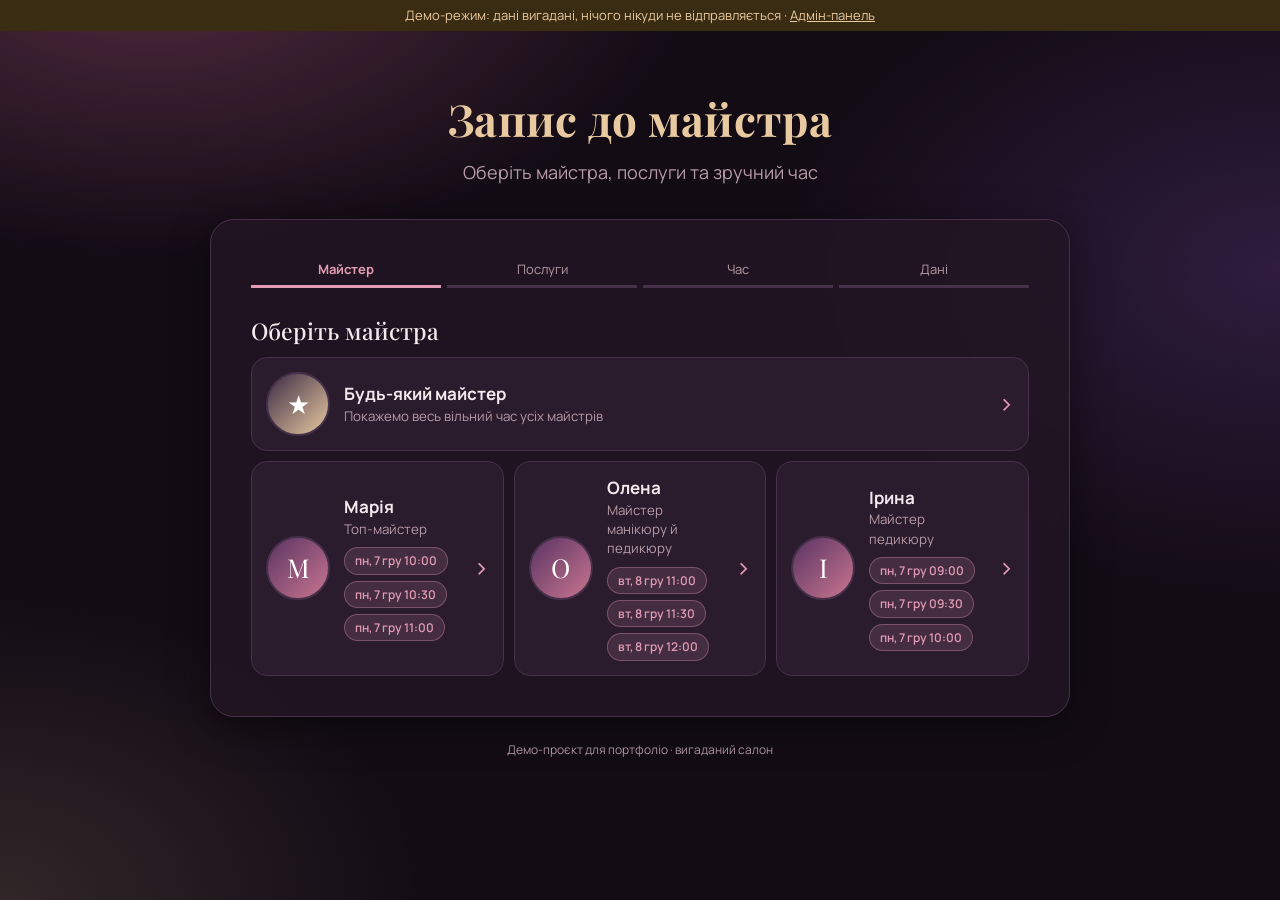
==== docs/index.html @ 50387f11 "Версія 2: запис до майстра з адмін-панеллю (демо-режим) Co-Authored-By: Claude Sonnet 5.5 <noreply@a" ====
<!DOCTYPE html>
<html lang="uk">
<head>
  <meta charset="UTF-8">
  <meta name="viewport" content="width=device-width, initial-scale=1, viewport-fit=cover">
  <meta name="theme-color" content="#130c15">
  <meta name="color-scheme" content="dark">
  <title>Запис до майстра</title>
  <link rel="preconnect" href="https://fonts.googleapis.com">
  <link rel="preconnect" href="https://fonts.gstatic.com" crossorigin>
  <link href="https://fonts.googleapis.com/css2?family=Manrope:wght@400;600;700&family=Playfair+Display:wght@500;700&display=swap" rel="stylesheet">
  <link rel="stylesheet" href="style.css">
</head>
<body>
  <div id="demo-banner" class="demo" hidden>Демо-режим: дані вигадані, нічого нікуди не відправляється · <a href="admin.html">Адмін-панель</a></div>

  <header class="hero">
    <h1 id="title">Запис до майстра</h1>
    <p id="subtitle">Оберіть майстра, послуги та зручний час</p>
  </header>

  <main class="card">
    <ol class="steps" id="steps" hidden>
      <li data-s="1">Майстер</li><li data-s="2">Послуги</li><li data-s="3">Час</li><li data-s="4">Дані</li>
    </ol>

    <div id="loading" class="state">Завантаження…</div>
    <div id="error" class="state err" hidden></div>

    <!-- Крок 1: майстер -->
    <section id="step1" hidden>
      <h2>Оберіть майстра</h2>
      <div id="masters" class="masters"></div>
    </section>

    <!-- Крок 2: послуги -->
    <section id="step2" hidden>
      <button class="back" data-back="1"><span>←</span> Назад</button>
      <div id="who" class="who"></div>
      <h2>Оберіть послуги <small>можна кілька</small></h2>
      <input id="q" type="search" placeholder="Пошук послуги…" autocomplete="off" aria-label="Пошук послуги">
      <div id="services"></div>
      <div id="noServices" class="state" hidden>Нічого не знайдено</div>
      <div id="warn" class="warn" hidden></div>
      <div class="bar">
        <div id="total" class="total"></div>
        <button id="to3" class="primary" disabled>Далі</button>
      </div>
    </section>

    <!-- Крок 3: дата і час -->
    <section id="step3" hidden>
      <button class="back" data-back="2"><span>←</span> Назад</button>
      <div id="summary3" class="note"></div>
      <h2>Оберіть день</h2>
      <div id="days" class="chips scroll"></div>
      <h2>Вільний час</h2>
      <div id="times" class="times"></div>
      <div id="nodays" class="state" hidden></div>
      <button id="to4" class="primary" disabled>Далі</button>
    </section>

    <!-- Крок 4: дані -->
    <section id="step4" hidden>
      <button class="back" data-back="3"><span>←</span> Назад</button>
      <div id="summary4" class="note"></div>
      <form id="form" novalidate>
        <label>Ім’я<input id="f-name" autocomplete="name" maxlength="60"><span class="fe" id="e-name"></span></label>
        <label>Телефон<input id="f-phone" type="tel" autocomplete="tel" placeholder="+380 50 123 45 67" maxlength="20"><span class="fe" id="e-phone"></span></label>
        <label>Пошта <small>(необов’язково, надішлемо підтвердження)</small><input id="f-email" type="email" autocomplete="email" maxlength="120"><span class="fe" id="e-email"></span></label>
        <label>Побажання <small>(необов’язково)</small><textarea id="f-comment" rows="2" maxlength="500"></textarea></label>
        <input id="f-website" class="hp" tabindex="-1" autocomplete="off" aria-hidden="true">
        <p class="consent">Натискаючи «Записатися», ви погоджуєтесь на обробку імені й телефону лише для цього запису.</p>
        <button id="submit" class="primary" type="submit">Записатися</button>
      </form>
    </section>

    <!-- Готово -->
    <section id="done" hidden>
      <div class="ok">✓</div>
      <h2>Ви записані!</h2>
      <div id="doneInfo" class="note big"></div>
      <p>Щоб скасувати запис, збережіть це посилання:</p>
      <input id="cancelLink" readonly>
      <button id="copy" class="secondary">Скопіювати посилання</button>
      <button id="restBtn" class="primary" hidden></button>
      <button id="again" class="secondary">Записатися ще раз</button>
    </section>

    <!-- Скасування за посиланням -->
    <section id="cancelBox" hidden>
      <h2>Скасування запису</h2>
      <div id="cancelInfo" class="note big"></div>
      <button id="cancelBtn" class="primary danger">Скасувати запис</button>
    </section>
  </main>

  <footer class="foot">Демо-проєкт для портфоліо · вигаданий салон</footer>

  <script src="core.js"></script>
  <script src="config.js"></script>
  <script src="demo.js"></script>
  <script src="app.js"></script>
</body>
</html>
---- docs/style.css ----
* { box-sizing: border-box; }
html { -webkit-text-size-adjust: 100%; text-size-adjust: 100%; color-scheme: dark; }
:root {
  --bg: #130c15; --card: rgba(34, 22, 36, .86); --card-2: #2a1b2d; --line: #46304a;
  --rose: #e39ab4; --rose-d: #c9758f; --ink: #f6e9ee; --mute: #b59ba6; --gold: #e8c9a0;
}
body {
  margin: 0; padding: 0 env(safe-area-inset-right) env(safe-area-inset-bottom) env(safe-area-inset-left); -webkit-tap-highlight-color: transparent; min-height: 100vh; color: var(--ink); line-height: 1.45;
  font-family: "Manrope", system-ui, -apple-system, "Segoe UI", sans-serif;
  background:
    radial-gradient(900px 500px at 12% -5%, rgba(214, 108, 150, .32), transparent 60%),
    radial-gradient(800px 520px at 100% 30%, rgba(120, 70, 170, .28), transparent 62%),
    radial-gradient(700px 500px at 0% 100%, rgba(232, 201, 160, .14), transparent 60%),
    var(--bg);
  background-attachment: fixed;
}
[hidden] { display: none !important; }
.demo { background: #3a2c12; color: var(--gold); text-align: center; padding: 6px 12px; font-size: 13px; }
.hero { text-align: center; padding: 34px 16px 12px; }
.hero h1 { margin: 0 0 8px; font-family: "Playfair Display", Georgia, serif; font-weight: 700; font-size: 32px; letter-spacing: .3px; color: var(--gold); }
.hero p { margin: 0; color: var(--mute); }
.card { max-width: 560px; margin: 14px auto 24px; padding: 18px 16px 24px; background: var(--card); border: 1px solid var(--line); border-radius: 20px; box-shadow: 0 10px 40px rgba(0, 0, 0, .45); backdrop-filter: blur(6px); }
h2 { font-family: "Playfair Display", Georgia, serif; font-weight: 500; font-size: 19px; margin: 20px 0 10px; color: var(--ink); }
h2 small { font-family: "Manrope", sans-serif; font-size: 12px; font-weight: 400; color: var(--mute); margin-left: 6px; }

.steps { display: flex; gap: 6px; list-style: none; padding: 0; margin: 0 0 8px; }
.steps li { flex: 1; text-align: center; font-size: 12px; padding: 6px 0; border-bottom: 3px solid var(--line); color: var(--mute); }
.steps li.on { border-color: var(--rose); color: var(--rose); font-weight: 700; }

.list { display: grid; gap: 8px; }
.opt { display: flex; gap: 12px; align-items: center; width: 100%; text-align: left; padding: 13px 14px; background: var(--card-2); border: 1.5px solid var(--line); border-radius: 14px; font: inherit; color: inherit; cursor: pointer; transition: border-color .15s, background .15s; }
.opt:hover { border-color: var(--rose-d); }
.opt .nm { flex: 1; }
.opt small { display: block; color: var(--mute); }
.opt .price { font-weight: 700; white-space: nowrap; color: var(--gold); }
.chk { width: 22px; height: 22px; border: 2px solid var(--line); border-radius: 7px; flex: none; display: grid; place-items: center; }
.opt.sel { border-color: var(--rose); background: #3a2340; }
.opt.sel .chk { background: var(--rose); border-color: var(--rose); }
.opt.sel .chk::after { content: "✓"; color: #2a1226; font-size: 14px; font-weight: 800; }
.total { margin-top: 14px; text-align: center; color: var(--gold); font-weight: 600; min-height: 22px; }

.chips { display: flex; flex-wrap: wrap; gap: 8px; }
.chips.scroll { flex-wrap: nowrap; overflow-x: auto; padding-bottom: 6px; }
.chip { padding: 9px 16px; border: 1.5px solid var(--line); border-radius: 22px; background: var(--card-2); font: inherit; color: inherit; cursor: pointer; white-space: nowrap; }
.chip.day { text-align: center; min-width: 62px; padding: 8px 6px; border-radius: 14px; }
.chip.day b { display: block; font-size: 18px; }
.chip.day small { color: var(--mute); }
.chip.sel, .time.sel { border-color: var(--rose); background: #3a2340; color: #fff; }
.times { display: grid; grid-template-columns: repeat(4, 1fr); gap: 8px; }
.time { padding: 11px 0; border: 1.5px solid var(--line); border-radius: 12px; background: var(--card-2); font: inherit; color: inherit; cursor: pointer; }

.primary, .secondary { display: block; width: 100%; margin-top: 16px; padding: 15px; border-radius: 14px; font: inherit; font-weight: 700; cursor: pointer; border: 0; }
.primary { background: linear-gradient(135deg, #e39ab4, #c9758f); color: #2a1226; }
.primary:disabled { background: #3a2a3d; color: #7d6a82; cursor: not-allowed; }
.primary.danger { background: #c4584a; color: #fff; }
.secondary { background: var(--card-2); color: var(--rose); border: 1.5px solid var(--line); }

/* Предупреждение «слишком много услуг» */
.warn { margin-top: 14px; padding: 14px; border: 1.5px solid #c9954f; background: rgba(201, 149, 79, .12); border-radius: 14px; font-size: 14px; }
.warn .alt { display: block; width: 100%; margin-top: 10px; padding: 12px 14px; text-align: left; background: var(--card-2); border: 1.5px solid var(--rose-d); border-radius: 12px; color: var(--ink); font: inherit; font-weight: 700; cursor: pointer; }
.warn .alt:hover { background: #3a2340; }
.warn .alt small { display: block; margin-top: 3px; font-weight: 400; color: var(--mute); }

/* Кнопка «Назад» — заметная, как настоящая кнопка */
.back { display: inline-flex; align-items: center; gap: 8px; margin: 4px 0 6px; padding: 10px 18px; background: var(--card-2); border: 1.5px solid var(--rose-d); border-radius: 12px; color: var(--rose); font: inherit; font-weight: 700; cursor: pointer; }
.back:hover { background: #3a2340; }

.note { background: var(--card-2); border: 1px solid var(--line); border-radius: 12px; padding: 11px 13px; margin: 10px 0; font-size: 14px; }
.note.big { font-size: 16px; }
.state { text-align: center; color: var(--mute); padding: 24px 8px; }
.state.err { color: #ff9b8f; }
label { display: block; margin-top: 12px; font-size: 14px; font-weight: 700; }
label small { font-weight: 400; color: var(--mute); }
input, textarea { display: block; width: 100%; margin-top: 5px; padding: 12px; background: #1c1220; border: 1.5px solid var(--line); border-radius: 12px; font: inherit; font-size: 16px; color: var(--ink); }
input:focus, textarea:focus { outline: none; border-color: var(--rose); }
input.bad { border-color: #e0685a; }
.fe { display: block; min-height: 16px; color: #ff9b8f; font-size: 12px; font-weight: 400; margin-top: 2px; }
.hp { position: absolute; left: -9999px; width: 1px; height: 1px; opacity: 0; }
.consent { font-size: 12px; color: var(--mute); margin: 12px 0 0; }
.ok { width: 58px; height: 58px; margin: 8px auto; border-radius: 50%; background: linear-gradient(135deg, #6fcf97, #3d9a6a); color: #fff; font-size: 32px; line-height: 58px; text-align: center; }
#done { text-align: center; }
#cancelLink { text-align: center; font-size: 13px; }
.foot { text-align: center; font-size: 12px; color: var(--mute); padding-bottom: 24px; }
.chips.scroll { scrollbar-color: var(--rose-d) transparent; scrollbar-width: thin; }

/* ================= Адаптация под все экраны ================= */
img, svg { max-width: 100%; }
.hero h1 { font-size: clamp(26px, 5vw + 12px, 44px); }
.hero { padding: clamp(24px, 5vw, 56px) 16px clamp(8px, 2vw, 20px); }
.hero p { font-size: clamp(14px, 1.2vw + 11px, 18px); padding: 0 8px; }
.card { width: calc(100% - 24px); }
button, .opt, .chip, .time { touch-action: manipulation; }
button:focus-visible, .opt:focus-visible, .chip:focus-visible, .time:focus-visible, input:focus-visible, textarea:focus-visible { outline: 2px solid var(--gold); outline-offset: 2px; }
.opt .nm, .note, h2 { overflow-wrap: anywhere; }

/* Тачскрины: крупные зоны нажатия */
@media (hover: none) and (pointer: coarse) {
  .opt { min-height: 56px; } .chip { min-height: 44px; } .time { min-height: 46px; } .back { min-height: 44px; }
  .opt:hover, .back:hover { border-color: var(--line); background: var(--card-2); }
  .opt.sel:hover { border-color: var(--rose); background: #3a2340; }
}

/* Очень маленькие телефоны (до 360 px) */
@media (max-width: 360px) {
  .card { width: calc(100% - 16px); padding: 14px 12px 20px; border-radius: 16px; }
  .times { grid-template-columns: repeat(3, 1fr); }
  .opt { padding: 11px 10px; gap: 9px; } .opt .price { font-size: 14px; }
  .chip { padding: 8px 13px; font-size: 14px; }
  .steps li { font-size: 11px; }
}

/* Телефон в горизонтальном положении (мало высоты) */
@media (max-height: 520px) and (orientation: landscape) {
  .hero { padding: 12px 16px 4px; } .hero h1 { font-size: 24px; } .hero p { display: none; }
  .times { grid-template-columns: repeat(6, 1fr); }
  .card { margin-top: 8px; }
}

/* Планшет (от 600 px) */
@media (min-width: 600px) {
  .card { max-width: 680px; padding: 26px 28px 30px; border-radius: 24px; }
  h2 { font-size: 21px; }
  .times { grid-template-columns: repeat(5, 1fr); gap: 10px; }
  .opt { padding: 15px 18px; }
  .steps li { font-size: 13px; }
  .primary, .secondary { max-width: 360px; margin-left: auto; margin-right: auto; }
}

/* Ноутбук / ПК / Mac (от 960 px) */
@media (min-width: 960px) {
  .card { max-width: 860px; padding: 34px 40px 40px; }
  h2 { font-size: 23px; margin-top: 26px; }
  .times { grid-template-columns: repeat(6, 1fr); }
  .chips.scroll { flex-wrap: wrap; overflow: visible; }
  .chip.day { min-width: 72px; }
  .opt, .chip, .time { transition: border-color .15s, background .15s, transform .15s, box-shadow .15s; }
  .opt:hover, .chip:hover, .time:hover { transform: translateY(-2px); box-shadow: 0 6px 18px rgba(0, 0, 0, .35); }
  .primary:not(:disabled):hover { filter: brightness(1.08); transform: translateY(-1px); }
  .back, .primary, .secondary { transition: background .15s, filter .15s, transform .15s; }
}

/* Большие мониторы (от 1500 px) */
@media (min-width: 1500px) {
  body { font-size: 18px; }
  .card { max-width: 980px; }
  .times { grid-template-columns: repeat(7, 1fr); }
}

@media (prefers-reduced-motion: reduce) {
  *, *::before, *::after { transition: none !important; animation: none !important; transform: none !important; }
}

/* ================= Версия 2: мастер первым ================= */
.demo a { color: var(--gold); }
h3 { margin: 18px 0 8px; font-size: 13px; font-weight: 700; letter-spacing: .08em; text-transform: uppercase; color: var(--rose); }
input[type="search"] { margin-top: 0; }

/* Аватар мастера: буква-заглушка под фото; если фото загрузится — закрывает букву */
.av { position: relative; flex: none; width: 64px; height: 64px; border-radius: 50%; overflow: hidden; display: grid; place-items: center; background: linear-gradient(135deg, #5a3463, #c9758f); color: #fff; font-family: "Playfair Display", Georgia, serif; font-size: 26px; border: 2px solid var(--line); }
.av img { position: absolute; inset: 0; width: 100%; height: 100%; object-fit: cover; }
.av.sm { width: 44px; height: 44px; font-size: 18px; }
.av.lg { width: 96px; height: 96px; font-size: 38px; }

.masters { display: grid; gap: 10px; }
.mcard { display: flex; align-items: center; gap: 14px; width: 100%; text-align: left; padding: 14px; background: var(--card-2); border: 1.5px solid var(--line); border-radius: 16px; font: inherit; color: inherit; cursor: pointer; transition: border-color .15s, background .15s; }
.mcard:hover { border-color: var(--rose-d); background: #321f35; }
.mcard.any .av { background: linear-gradient(135deg, #3b2b45, #e8c9a0); }
.mi { flex: 1; min-width: 0; display: block; }
.mi b { display: block; font-size: 17px; }
.mi small { display: block; color: var(--mute); }
.mcard .go { color: var(--rose); font-size: 26px; flex: none; }
.near { display: flex; flex-wrap: wrap; gap: 6px; margin-top: 8px; }
.chip-s { padding: 4px 10px; border-radius: 14px; background: rgba(227, 154, 180, .14); border: 1px solid rgba(227, 154, 180, .35); color: var(--rose); font-size: 12px; font-weight: 600; white-space: nowrap; }
.chip-s.dim { background: transparent; border-color: var(--line); color: var(--mute); font-weight: 400; }

.who { display: flex; align-items: center; gap: 12px; margin: 8px 0 4px; }
.who small { display: block; color: var(--mute); font-size: 12px; }
.who > span:nth-child(2) { flex: 1; }
.link { background: none; border: 0; color: var(--rose); font: inherit; text-decoration: underline; cursor: pointer; padding: 6px; }

/* Нижняя панель с итогом и кнопкой «Далі» липнет к низу экрана */
.bar { position: sticky; bottom: 0; margin: 14px -16px -24px; padding: 10px 16px 14px; background: linear-gradient(to top, var(--card) 70%, transparent); border-radius: 0 0 20px 20px; }
.bar .total { margin-top: 0; }
.bar .primary { margin-top: 8px; }

@media (min-width: 600px) {
  .bar { margin: 14px -28px -30px; padding: 10px 28px 18px; }
  .masters { grid-template-columns: 1fr 1fr; }
  .mcard.any { grid-column: 1 / -1; }
}
@media (min-width: 960px) {
  .bar { margin: 14px -40px -40px; padding: 10px 40px 24px; }
  .masters { grid-template-columns: 1fr 1fr 1fr; }
  .mcard.any { grid-column: 1 / -1; }
  .list { grid-template-columns: 1fr 1fr; gap: 10px; }
}
@media (max-width: 360px) {
  .av { width: 52px; height: 52px; font-size: 22px; }
  .mcard { padding: 11px 10px; gap: 10px; }
}
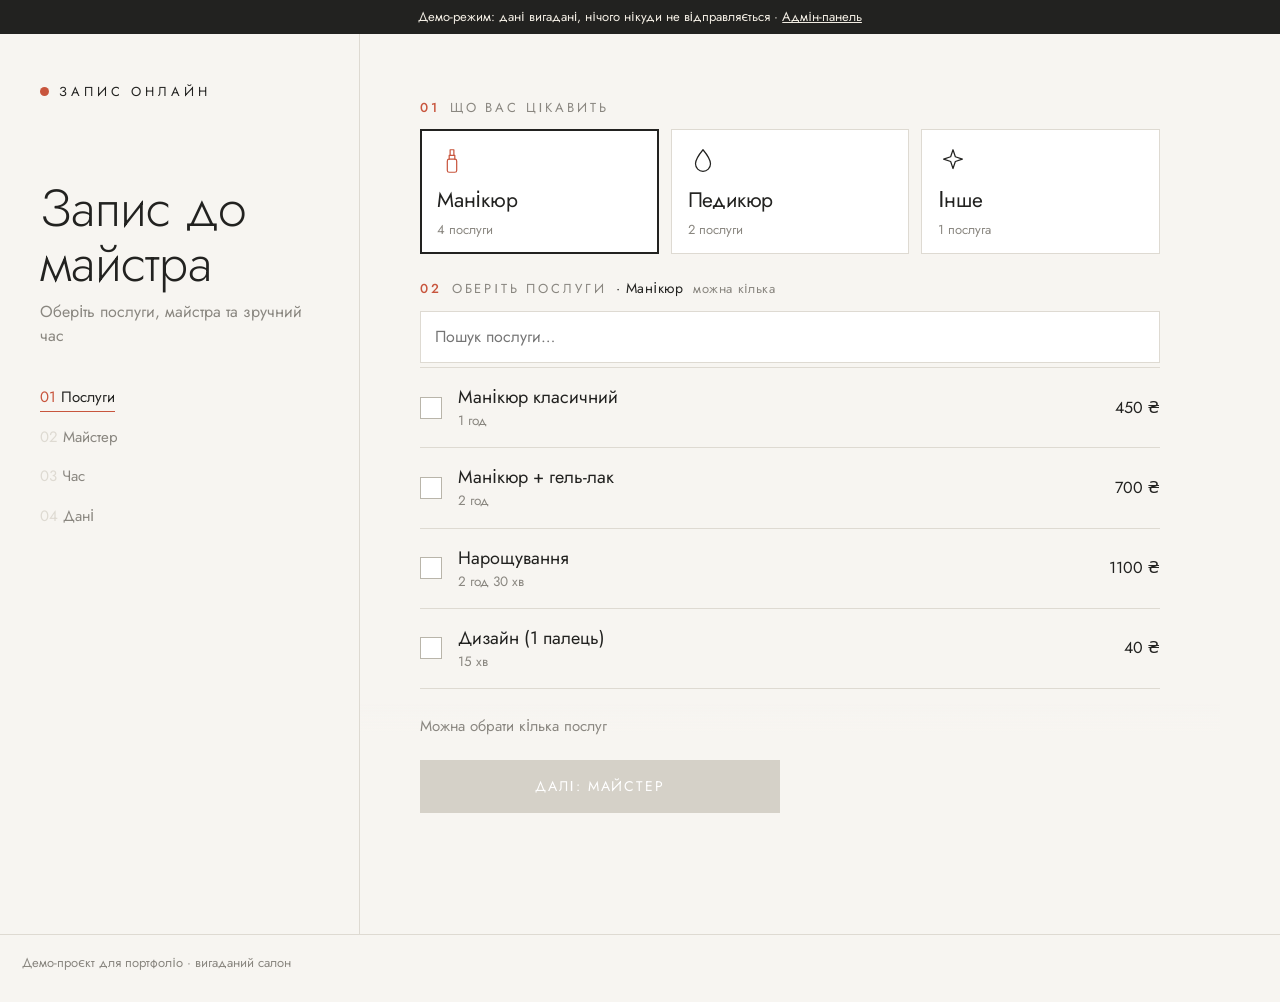
==== commit 022de171: "Сайт запису: потік «послуги → майстер», скандинавський стиль Co-Authored-By: Claude Sonnet 5.5 <nore" ====
--- a/docs/index.html
+++ b/docs/index.html
@@ -3,99 +3,107 @@
 <head>
   <meta charset="UTF-8">
   <meta name="viewport" content="width=device-width, initial-scale=1, viewport-fit=cover">
-  <meta name="theme-color" content="#130c15">
-  <meta name="color-scheme" content="dark">
+  <meta name="theme-color" content="#f7f5f1">
+  <meta name="color-scheme" content="light">
   <title>Запис до майстра</title>
   <link rel="preconnect" href="https://fonts.googleapis.com">
   <link rel="preconnect" href="https://fonts.gstatic.com" crossorigin>
-  <link href="https://fonts.googleapis.com/css2?family=Manrope:wght@400;600;700&family=Playfair+Display:wght@500;700&display=swap" rel="stylesheet">
-  <link rel="stylesheet" href="style.css">
+  <link href="https://fonts.googleapis.com/css2?family=Jost:wght@300;400;500&display=swap" rel="stylesheet">
+  <link rel="stylesheet" href="site.css">
 </head>
 <body>
   <div id="demo-banner" class="demo" hidden>Демо-режим: дані вигадані, нічого нікуди не відправляється · <a href="admin.html">Адмін-панель</a></div>
 
-  <header class="hero">
-    <h1 id="title">Запис до майстра</h1>
-    <p id="subtitle">Оберіть майстра, послуги та зручний час</p>
-  </header>
+  <div class="wrap">
+    <aside>
+      <div class="brand"><i></i>Запис онлайн</div>
+      <h1 id="title">Запис до майстра</h1>
+      <p class="sub" id="subtitle">Оберіть послуги, майстра та зручний час</p>
+      <ol class="steps" id="steps" hidden>
+        <li data-s="1"><button type="button"><span>01</span>Послуги</button></li>
+        <li data-s="2"><button type="button"><span>02</span>Майстер</button></li>
+        <li data-s="3"><button type="button"><span>03</span>Час</button></li>
+        <li data-s="4"><button type="button"><span>04</span>Дані</button></li>
+      </ol>
+    </aside>
 
-  <main class="card">
-    <ol class="steps" id="steps" hidden>
-      <li data-s="1">Майстер</li><li data-s="2">Послуги</li><li data-s="3">Час</li><li data-s="4">Дані</li>
-    </ol>
+    <main>
+      <div id="loading" class="state">Завантаження…</div>
+      <div id="error" class="state err" hidden></div>
 
-    <div id="loading" class="state">Завантаження…</div>
-    <div id="error" class="state err" hidden></div>
+      <!-- Крок 1: послуги -->
+      <section id="step1" hidden>
+        <h2><b>01</b>Що вас цікавить</h2>
+        <div id="cats" class="cats"></div>
+        <h2><b>02</b>Оберіть послуги <em id="catname"></em> <small>можна кілька</small></h2>
+        <input id="q" type="search" placeholder="Пошук послуги…" autocomplete="off" aria-label="Пошук послуги">
+        <div id="services"></div>
+        <div id="noServices" class="state" hidden>Нічого не знайдено</div>
+        <div id="warn" class="warn" hidden></div>
+        <div class="bar">
+          <div id="total" class="total"></div>
+          <button id="to2" class="primary" disabled>Далі: майстер</button>
+        </div>
+      </section>
 
-    <!-- Крок 1: майстер -->
-    <section id="step1" hidden>
-      <h2>Оберіть майстра</h2>
-      <div id="masters" class="masters"></div>
-    </section>
+      <!-- Крок 2: майстер -->
+      <section id="step2" hidden>
+        <button class="back" data-back="1">← Назад</button>
+        <div id="chosen" class="chosen"></div>
+        <h2><b>03</b>Оберіть майстра</h2>
+        <div id="masters" class="mlist"></div>
+        <div id="noMasters" class="state" hidden>Для цього набору послуг немає вільних майстрів. Зателефонуйте нам.</div>
+      </section>
 
-    <!-- Крок 2: послуги -->
-    <section id="step2" hidden>
-      <button class="back" data-back="1"><span>←</span> Назад</button>
-      <div id="who" class="who"></div>
-      <h2>Оберіть послуги <small>можна кілька</small></h2>
-      <input id="q" type="search" placeholder="Пошук послуги…" autocomplete="off" aria-label="Пошук послуги">
-      <div id="services"></div>
-      <div id="noServices" class="state" hidden>Нічого не знайдено</div>
-      <div id="warn" class="warn" hidden></div>
-      <div class="bar">
-        <div id="total" class="total"></div>
-        <button id="to3" class="primary" disabled>Далі</button>
-      </div>
-    </section>
+      <!-- Крок 3: дата і час -->
+      <section id="step3" hidden>
+        <button class="back" data-back="2">← Назад</button>
+        <div id="summary3" class="note"></div>
+        <h2><b>04</b>Оберіть день</h2>
+        <div id="days" class="chips scroll"></div>
+        <h2><b>05</b>Вільний час</h2>
+        <div id="times" class="times"></div>
+        <div id="nodays" class="state" hidden></div>
+        <button id="to4" class="primary" disabled>Далі: ваші дані</button>
+      </section>
 
-    <!-- Крок 3: дата і час -->
-    <section id="step3" hidden>
-      <button class="back" data-back="2"><span>←</span> Назад</button>
-      <div id="summary3" class="note"></div>
-      <h2>Оберіть день</h2>
-      <div id="days" class="chips scroll"></div>
-      <h2>Вільний час</h2>
-      <div id="times" class="times"></div>
-      <div id="nodays" class="state" hidden></div>
-      <button id="to4" class="primary" disabled>Далі</button>
-    </section>
+      <!-- Крок 4: дані -->
+      <section id="step4" hidden>
+        <button class="back" data-back="3">← Назад</button>
+        <div id="summary4" class="note"></div>
+        <form id="form" novalidate>
+          <label>Ім’я<input id="f-name" autocomplete="name" maxlength="60"><span class="fe" id="e-name"></span></label>
+          <label>Телефон<input id="f-phone" type="tel" autocomplete="tel" placeholder="+380 50 123 45 67" maxlength="20"><span class="fe" id="e-phone"></span></label>
+          <label>Пошта <small>(необов’язково, надішлемо підтвердження)</small><input id="f-email" type="email" autocomplete="email" maxlength="120"><span class="fe" id="e-email"></span></label>
+          <label>Побажання <small>(необов’язково)</small><textarea id="f-comment" rows="2" maxlength="500"></textarea></label>
+          <input id="f-website" class="hp" tabindex="-1" autocomplete="off" aria-hidden="true">
+          <p class="consent">Натискаючи «Записатися», ви погоджуєтесь на обробку імені й телефону лише для цього запису.</p>
+          <button id="submit" class="primary" type="submit">Записатися</button>
+        </form>
+      </section>
 
-    <!-- Крок 4: дані -->
-    <section id="step4" hidden>
-      <button class="back" data-back="3"><span>←</span> Назад</button>
-      <div id="summary4" class="note"></div>
-      <form id="form" novalidate>
-        <label>Ім’я<input id="f-name" autocomplete="name" maxlength="60"><span class="fe" id="e-name"></span></label>
-        <label>Телефон<input id="f-phone" type="tel" autocomplete="tel" placeholder="+380 50 123 45 67" maxlength="20"><span class="fe" id="e-phone"></span></label>
-        <label>Пошта <small>(необов’язково, надішлемо підтвердження)</small><input id="f-email" type="email" autocomplete="email" maxlength="120"><span class="fe" id="e-email"></span></label>
-        <label>Побажання <small>(необов’язково)</small><textarea id="f-comment" rows="2" maxlength="500"></textarea></label>
-        <input id="f-website" class="hp" tabindex="-1" autocomplete="off" aria-hidden="true">
-        <p class="consent">Натискаючи «Записатися», ви погоджуєтесь на обробку імені й телефону лише для цього запису.</p>
-        <button id="submit" class="primary" type="submit">Записатися</button>
-      </form>
-    </section>
+      <!-- Готово -->
+      <section id="done" hidden>
+        <div class="ok">✓</div>
+        <h2 class="plain">Ви записані!</h2>
+        <div id="doneInfo" class="note big"></div>
+        <p>Щоб скасувати запис, збережіть це посилання:</p>
+        <input id="cancelLink" readonly>
+        <button id="copy" class="secondary">Скопіювати посилання</button>
+        <button id="restBtn" class="primary" hidden></button>
+        <button id="again" class="secondary">Записатися ще раз</button>
+      </section>
 
-    <!-- Готово -->
-    <section id="done" hidden>
-      <div class="ok">✓</div>
-      <h2>Ви записані!</h2>
-      <div id="doneInfo" class="note big"></div>
-      <p>Щоб скасувати запис, збережіть це посилання:</p>
-      <input id="cancelLink" readonly>
-      <button id="copy" class="secondary">Скопіювати посилання</button>
-      <button id="restBtn" class="primary" hidden></button>
-      <button id="again" class="secondary">Записатися ще раз</button>
-    </section>
+      <!-- Скасування за посиланням -->
+      <section id="cancelBox" hidden>
+        <h2 class="plain">Скасування запису</h2>
+        <div id="cancelInfo" class="note big"></div>
+        <button id="cancelBtn" class="primary danger">Скасувати запис</button>
+      </section>
+    </main>
 
-    <!-- Скасування за посиланням -->
-    <section id="cancelBox" hidden>
-      <h2>Скасування запису</h2>
-      <div id="cancelInfo" class="note big"></div>
-      <button id="cancelBtn" class="primary danger">Скасувати запис</button>
-    </section>
-  </main>
-
-  <footer class="foot">Демо-проєкт для портфоліо · вигаданий салон</footer>
+    <footer class="foot">Демо-проєкт для портфоліо · вигаданий салон</footer>
+  </div>
 
   <script src="core.js"></script>
   <script src="config.js"></script>
--- a/docs/site.css
+++ b/docs/site.css
@@ -0,0 +1,173 @@
+/* Сторінка запису (index.html) — скандинавський стиль: світло, тонкі лінії, багато повітря.
+   Адмінка (admin.html) далі користується style.css — вона не змінилась. */
+* { box-sizing: border-box; margin: 0; padding: 0; }
+html { -webkit-text-size-adjust: 100%; text-size-adjust: 100%; color-scheme: light; }
+:root { --bg: #f7f5f1; --ink: #222220; --mute: #8a8780; --line: #dedad2; --acc: #c8553d; --soft: #efebe3; --card: #fff; }
+body {
+  background: var(--bg); color: var(--ink); line-height: 1.5; overflow-x: hidden; min-height: 100vh;
+  font-family: "Jost", system-ui, -apple-system, "Segoe UI", sans-serif;
+  padding: 0 env(safe-area-inset-right) env(safe-area-inset-bottom) env(safe-area-inset-left);
+  -webkit-tap-highlight-color: transparent;
+}
+[hidden] { display: none !important; }
+button, input, textarea { font: inherit; color: inherit; }
+button { background: none; border: 0; cursor: pointer; text-align: left; touch-action: manipulation; }
+button:focus-visible, input:focus-visible, textarea:focus-visible { outline: 2px solid var(--acc); outline-offset: 2px; }
+img, svg { max-width: 100%; }
+
+.demo { background: var(--ink); color: #f1ece2; text-align: center; padding: 7px 12px; font-size: 13px; }
+.demo a { color: #f1ece2; }
+
+.wrap { display: grid; grid-template-columns: 1fr; min-height: 100vh; }
+aside { padding: 26px 22px 12px; }
+.brand { font-size: 13px; letter-spacing: .3em; text-transform: uppercase; display: flex; align-items: center; gap: 10px; }
+.brand i { width: 9px; height: 9px; border-radius: 50%; background: var(--acc); display: inline-block; }
+h1 { font-weight: 300; font-size: clamp(32px, 8vw, 52px); line-height: 1.05; letter-spacing: -.02em; margin: 26px 0 10px; overflow-wrap: anywhere; }
+.sub { color: var(--mute); font-size: 16px; max-width: 320px; }
+
+/* Кроки */
+.steps { list-style: none; margin-top: 18px; display: flex; gap: 14px; flex-wrap: wrap; font-size: 13px; }
+.steps button { color: var(--mute); padding: 2px 0; border-bottom: 1px solid transparent; cursor: default; }
+.steps button span { color: var(--line); margin-right: 5px; }
+.steps li.on button { color: var(--ink); }
+.steps li.on button span { color: var(--acc); }
+.steps li.cur button { border-bottom-color: var(--acc); }
+.steps li.past button { cursor: pointer; }
+.steps li.past button:hover { border-bottom-color: var(--line); }
+
+main { padding: 8px 22px 36px; min-width: 0; }
+h2 { font-weight: 400; font-size: 13px; letter-spacing: .22em; text-transform: uppercase; color: var(--mute); margin: 24px 0 12px; display: flex; gap: 10px; align-items: baseline; flex-wrap: wrap; overflow-wrap: anywhere; }
+h2 b { color: var(--acc); font-weight: 500; }
+h2 em { font-style: normal; letter-spacing: .04em; text-transform: none; color: var(--ink); font-size: 14px; }
+h2 small { letter-spacing: .04em; text-transform: none; font-size: 13px; }
+h2.plain { font-size: 30px; font-weight: 300; letter-spacing: -.02em; text-transform: none; color: var(--ink); margin: 10px 0 14px; }
+h3 { margin: 18px 0 6px; font-size: 12px; font-weight: 500; letter-spacing: .18em; text-transform: uppercase; color: var(--mute); }
+
+/* Категорії-плитки */
+.cats { display: grid; grid-template-columns: repeat(auto-fit, minmax(150px, 1fr)); gap: 12px; }
+.cat { position: relative; border: 1px solid var(--line); background: var(--card); padding: 16px 16px 14px; display: flex; flex-direction: column; gap: 3px; transition: border-color .2s; }
+.cat:hover { border-color: #b9b5aa; }
+.cat svg { width: 30px; height: 30px; stroke: var(--ink); fill: none; stroke-width: 1.3; stroke-linecap: round; stroke-linejoin: round; margin-bottom: 6px; }
+.cat .t { font-size: 21px; letter-spacing: -.01em; overflow-wrap: anywhere; }
+.cat .d { font-size: 13px; color: var(--mute); }
+.cat.sel { border-color: var(--ink); box-shadow: inset 0 0 0 1px var(--ink); }
+.cat.sel svg { stroke: var(--acc); }
+.cat .cnt { position: absolute; top: 12px; right: 12px; min-width: 22px; height: 22px; border-radius: 11px; background: var(--acc); color: #fff; font-size: 12px; display: grid; place-items: center; padding: 0 6px; }
+
+/* Послуги */
+input[type="search"], input, textarea { display: block; width: 100%; border: 1px solid var(--line); background: var(--card); padding: 13px 14px; font-size: 16px; border-radius: 0; outline: 0; }
+input:focus, textarea:focus { border-color: var(--ink); }
+input.bad { border-color: var(--acc); }
+textarea { resize: vertical; min-height: 70px; }
+#q { margin-bottom: 4px; }
+.list { border-top: 1px solid var(--line); }
+.opt { display: grid; grid-template-columns: 24px 1fr auto; gap: 14px; align-items: center; width: 100%; padding: 16px 0; border-bottom: 1px solid var(--line); }
+.opt .nm { font-size: 18px; overflow-wrap: anywhere; }
+.opt small { display: block; font-size: 13.5px; color: var(--mute); }
+.opt .price { font-size: 16px; white-space: nowrap; }
+.chk { width: 22px; height: 22px; border: 1px solid #b9b5aa; background: var(--card); display: grid; place-items: center; transition: .15s; }
+.opt:hover .chk { border-color: var(--ink); }
+.opt.sel .chk { background: var(--acc); border-color: var(--acc); }
+.opt.sel .chk::after { content: "✓"; color: #fff; font-size: 14px; line-height: 1; }
+
+.total { font-size: 15px; color: var(--mute); margin-bottom: 8px; }
+.total b { color: var(--ink); font-weight: 500; }
+.bar { position: sticky; bottom: 0; margin: 14px -22px -36px; padding: 12px 22px 18px; background: linear-gradient(to top, var(--bg) 78%, transparent); }
+
+/* Попередження «забагато послуг» */
+.warn { margin-top: 16px; padding: 14px 16px; border: 1px solid var(--acc); background: #fbefe9; font-size: 14.5px; }
+.warn .alt { display: block; width: 100%; margin-top: 10px; padding: 12px 14px; background: var(--card); border: 1px solid var(--line); font-weight: 500; }
+.warn .alt:hover { border-color: var(--ink); }
+.warn .alt small { display: block; margin-top: 2px; font-weight: 400; color: var(--mute); }
+
+/* Крок 2: вибрані послуги + майстри */
+.chosen { display: flex; justify-content: space-between; gap: 14px; align-items: flex-start; border: 1px solid var(--line); background: var(--card); padding: 14px 16px; margin: 6px 0 4px; }
+.chosen small { display: block; color: var(--mute); font-size: 13px; }
+.chosen b { font-weight: 500; overflow-wrap: anywhere; }
+.link { color: var(--acc); text-decoration: underline; text-underline-offset: 3px; padding: 2px 0; white-space: nowrap; font-size: 14px; }
+
+.mlist { border-top: 1px solid var(--line); }
+.mrow { display: grid; grid-template-columns: 52px 1fr 22px; gap: 16px; align-items: center; width: 100%; padding: 18px 0; border-bottom: 1px solid var(--line); transition: padding .2s; }
+.mrow:hover:not(:disabled) { padding-left: 8px; }
+.mrow:disabled { opacity: .5; cursor: not-allowed; }
+.av { position: relative; flex: none; width: 52px; height: 52px; background: #e8e4db; display: grid; place-items: center; overflow: hidden; font-weight: 300; font-size: 22px; }
+.mrow:nth-child(even) .av { background: #e9dcd3; }
+.av img { position: absolute; inset: 0; width: 100%; height: 100%; object-fit: cover; }
+.av.any { background: transparent; border: 1px dashed #bdb8ac; color: var(--mute); }
+.av.sm { width: 40px; height: 40px; font-size: 18px; }
+.mi { display: block; min-width: 0; }
+.mi b { display: block; font-weight: 400; font-size: 21px; letter-spacing: -.01em; overflow-wrap: anywhere; }
+.mi small { display: block; font-size: 14px; color: var(--mute); }
+.near { display: block; font-size: 13.5px; margin-top: 6px; }
+.near b { display: inline; font-size: inherit; font-weight: 500; color: var(--acc); }
+.near em { font-style: normal; color: var(--mute); margin: 0 6px; }
+.near .dim { color: var(--mute); }
+.go { font-size: 20px; color: var(--mute); }
+.mrow:hover:not(:disabled) .go { color: var(--acc); }
+
+/* День і час */
+.note { border: 1px solid var(--line); background: var(--card); padding: 13px 16px; margin: 8px 0; font-size: 15px; overflow-wrap: anywhere; }
+.note.big { font-size: 17px; line-height: 1.7; text-align: left; }
+.chips { display: flex; flex-wrap: wrap; gap: 8px; }
+.chips.scroll { flex-wrap: nowrap; overflow-x: auto; padding-bottom: 8px; scrollbar-width: thin; scrollbar-color: #b9b5aa transparent; }
+.chip.day { flex: none; border: 1px solid var(--line); background: var(--card); padding: 8px 14px; text-align: center; min-width: 62px; }
+.chip.day small { display: block; font-size: 12px; color: var(--mute); text-transform: uppercase; letter-spacing: .1em; }
+.chip.day b { display: block; font-weight: 400; font-size: 19px; }
+.chip.day:hover { border-color: #b9b5aa; }
+.chip.sel { border-color: var(--ink); box-shadow: inset 0 0 0 1px var(--ink); }
+.times { display: grid; grid-template-columns: repeat(3, 1fr); gap: 10px; }
+.time { border: 1px solid var(--line); background: var(--card); padding: 12px 6px; text-align: center; font-size: 17px; }
+.time:hover { border-color: #b9b5aa; }
+.time.sel { background: var(--ink); color: #fff; border-color: var(--ink); }
+
+/* Кнопки */
+.primary, .secondary { display: block; width: 100%; margin-top: 22px; padding: 16px 28px; font-size: 14px; letter-spacing: .14em; text-transform: uppercase; text-align: center; }
+.primary { background: var(--ink); color: #fff; }
+.primary:hover:not(:disabled) { background: #000; }
+.primary:disabled { background: #d5d1c8; color: #fff; cursor: not-allowed; }
+.primary.danger { background: var(--acc); }
+.secondary { border: 1px solid var(--line); background: var(--card); color: var(--ink); }
+.secondary:hover { border-color: var(--ink); }
+.back { font-size: 14px; color: var(--mute); padding: 10px 0; margin-top: 4px; }
+.back:hover { color: var(--ink); }
+#restBtn { margin-top: 12px; }
+
+/* Форма */
+label { display: block; margin-top: 16px; font-size: 13px; letter-spacing: .08em; text-transform: uppercase; color: var(--mute); }
+label small { text-transform: none; letter-spacing: 0; }
+label input, label textarea { margin-top: 6px; color: var(--ink); text-transform: none; letter-spacing: 0; }
+.fe { display: block; min-height: 16px; color: var(--acc); font-size: 12.5px; text-transform: none; letter-spacing: 0; margin-top: 3px; }
+.hp { position: absolute; left: -9999px; width: 1px; height: 1px; opacity: 0; }
+.consent { font-size: 13px; color: var(--mute); margin-top: 12px; }
+
+/* Стани */
+.state { color: var(--mute); padding: 26px 0; }
+.state.err { color: var(--acc); }
+.state .back { color: var(--acc); text-decoration: underline; margin-left: 6px; }
+.ok { width: 54px; height: 54px; border-radius: 50%; background: var(--acc); color: #fff; font-size: 26px; display: grid; place-items: center; margin: 22px 0 8px; }
+#done p { color: var(--mute); margin: 16px 0 8px; }
+#cancelLink { font-size: 13px; }
+.foot { padding: 18px 22px 30px; font-size: 13px; color: var(--mute); border-top: 1px solid var(--line); }
+
+@media (min-width: 600px) {
+  .times { grid-template-columns: repeat(4, 1fr); }
+  .primary, .secondary { max-width: 360px; }
+}
+@media (min-width: 860px) {
+  .wrap { grid-template-columns: 360px 1fr; }
+  aside { padding: 48px 40px; border-right: 1px solid var(--line); position: sticky; top: 0; height: 100vh; display: flex; flex-direction: column; }
+  h1 { margin-top: 80px; }
+  .steps { flex-direction: column; gap: 12px; margin-top: 36px; font-size: 15px; }
+  main { padding: 40px 60px 50px; max-width: 860px; }
+  .bar { margin: 14px -60px -50px; padding: 12px 60px 24px; }
+  .foot { grid-column: 1 / -1; }
+  .chips.scroll { flex-wrap: wrap; overflow: visible; }
+  .times { grid-template-columns: repeat(5, 1fr); }
+}
+@media (max-width: 380px) {
+  aside, main { padding-left: 16px; padding-right: 16px; }
+  .bar { margin-left: -16px; margin-right: -16px; padding-left: 16px; padding-right: 16px; }
+  .cat { padding: 14px 12px; } .cat .t { font-size: 19px; }
+  .opt { gap: 10px; }
+}
+@media (prefers-reduced-motion: reduce) { *, *::before, *::after { transition: none !important; animation: none !important; } }
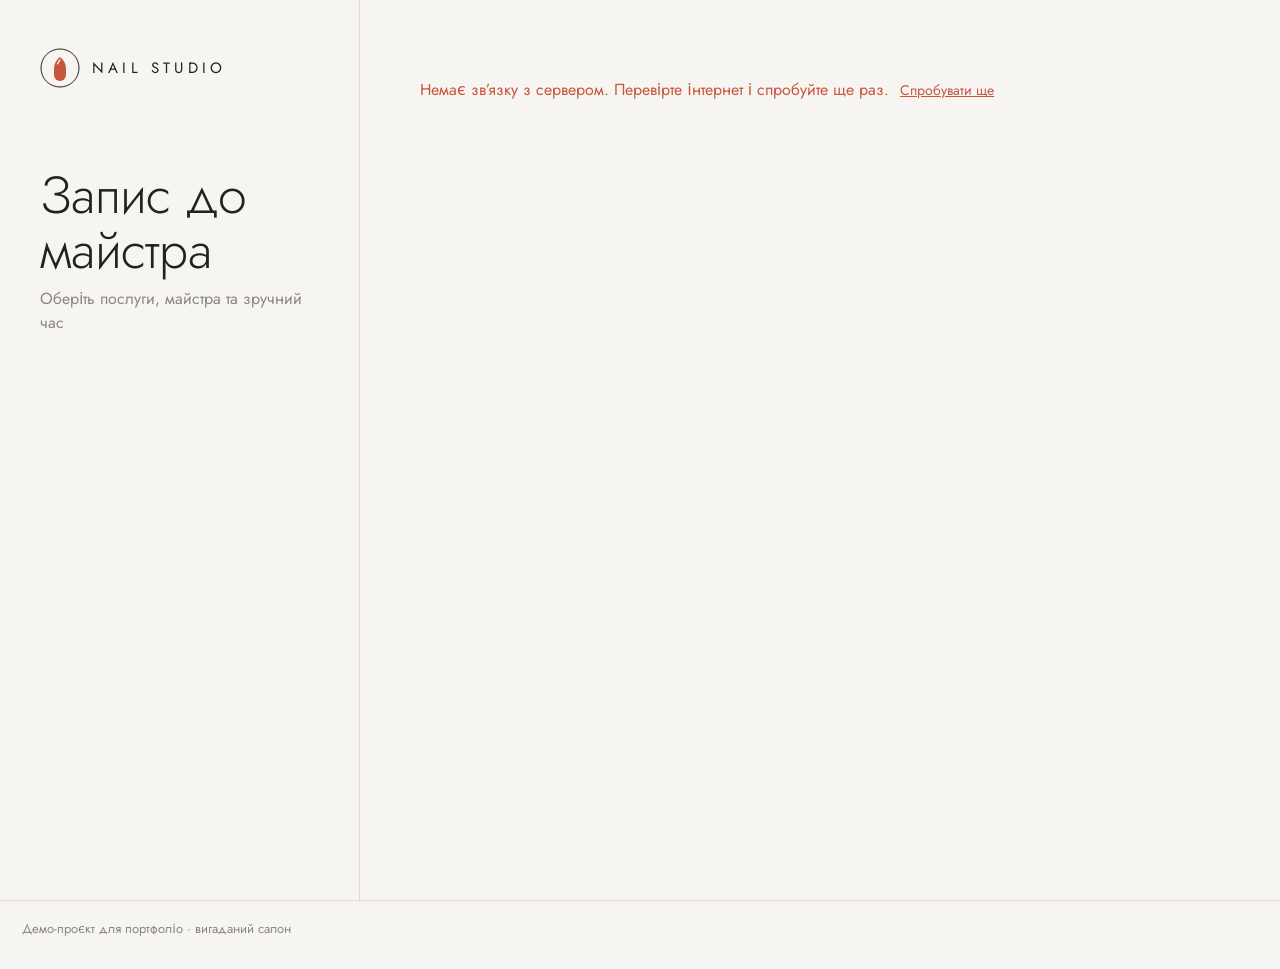
==== commit b4a14bc7: "Прибрано пошук, кнопка «На головну» після скасування, логотип-заглушка - поле «Пошук послуги…» і лог" ====
--- a/docs/index.html
+++ b/docs/index.html
@@ -16,7 +16,11 @@
 
   <div class="wrap">
     <aside>
-      <div class="brand"><i></i>Запис онлайн</div>
+      <!-- ЛОГОТИП: замініть файл logo.svg на свій (або змініть src і текст тут) -->
+      <a class="brand" href="./" aria-label="Nail Studio — на головну">
+        <img src="logo.svg" alt="" width="40" height="40">
+        <span>Nail Studio</span>
+      </a>
       <h1 id="title">Запис до майстра</h1>
       <p class="sub" id="subtitle">Оберіть послуги, майстра та зручний час</p>
       <ol class="steps" id="steps" hidden>
@@ -36,9 +40,8 @@
         <h2><b>01</b>Що вас цікавить</h2>
         <div id="cats" class="cats"></div>
         <h2><b>02</b>Оберіть послуги <em id="catname"></em> <small>можна кілька</small></h2>
-        <input id="q" type="search" placeholder="Пошук послуги…" autocomplete="off" aria-label="Пошук послуги">
         <div id="services"></div>
-        <div id="noServices" class="state" hidden>Нічого не знайдено</div>
+        <div id="noServices" class="state" hidden></div>
         <div id="warn" class="warn" hidden></div>
         <div class="bar">
           <div id="total" class="total"></div>
@@ -99,6 +102,8 @@
         <h2 class="plain">Скасування запису</h2>
         <div id="cancelInfo" class="note big"></div>
         <button id="cancelBtn" class="primary danger">Скасувати запис</button>
+        <!-- Кнопка повернення: посилання на сайт без ?cancel (адресу ставить app.js) -->
+        <a id="homeBtn" class="secondary" href="./" hidden>На головну</a>
       </section>
     </main>
 
--- a/docs/site.css
+++ b/docs/site.css
@@ -20,8 +20,9 @@
 
 .wrap { display: grid; grid-template-columns: 1fr; min-height: 100vh; }
 aside { padding: 26px 22px 12px; }
-.brand { font-size: 13px; letter-spacing: .3em; text-transform: uppercase; display: flex; align-items: center; gap: 10px; }
-.brand i { width: 9px; height: 9px; border-radius: 50%; background: var(--acc); display: inline-block; }
+/* Логотип салону: картинка logo.svg + назва. Щоб замінити — див. README («Логотип»). */
+.brand { display: inline-flex; align-items: center; gap: 12px; color: var(--ink); text-decoration: none; font-size: 15px; letter-spacing: .28em; text-transform: uppercase; }
+.brand img { width: 40px; height: 40px; flex: none; display: block; }
 h1 { font-weight: 300; font-size: clamp(32px, 8vw, 52px); line-height: 1.05; letter-spacing: -.02em; margin: 26px 0 10px; overflow-wrap: anywhere; }
 .sub { color: var(--mute); font-size: 16px; max-width: 320px; }
 
@@ -41,7 +42,6 @@
 h2 em { font-style: normal; letter-spacing: .04em; text-transform: none; color: var(--ink); font-size: 14px; }
 h2 small { letter-spacing: .04em; text-transform: none; font-size: 13px; }
 h2.plain { font-size: 30px; font-weight: 300; letter-spacing: -.02em; text-transform: none; color: var(--ink); margin: 10px 0 14px; }
-h3 { margin: 18px 0 6px; font-size: 12px; font-weight: 500; letter-spacing: .18em; text-transform: uppercase; color: var(--mute); }
 
 /* Категорії-плитки */
 .cats { display: grid; grid-template-columns: repeat(auto-fit, minmax(150px, 1fr)); gap: 12px; }
@@ -55,11 +55,10 @@
 .cat .cnt { position: absolute; top: 12px; right: 12px; min-width: 22px; height: 22px; border-radius: 11px; background: var(--acc); color: #fff; font-size: 12px; display: grid; place-items: center; padding: 0 6px; }
 
 /* Послуги */
-input[type="search"], input, textarea { display: block; width: 100%; border: 1px solid var(--line); background: var(--card); padding: 13px 14px; font-size: 16px; border-radius: 0; outline: 0; }
+input, textarea { display: block; width: 100%; border: 1px solid var(--line); background: var(--card); padding: 13px 14px; font-size: 16px; border-radius: 0; outline: 0; }
 input:focus, textarea:focus { border-color: var(--ink); }
 input.bad { border-color: var(--acc); }
 textarea { resize: vertical; min-height: 70px; }
-#q { margin-bottom: 4px; }
 .list { border-top: 1px solid var(--line); }
 .opt { display: grid; grid-template-columns: 24px 1fr auto; gap: 14px; align-items: center; width: 100%; padding: 16px 0; border-bottom: 1px solid var(--line); }
 .opt .nm { font-size: 18px; overflow-wrap: anywhere; }
@@ -130,7 +129,8 @@
 .secondary:hover { border-color: var(--ink); }
 .back { font-size: 14px; color: var(--mute); padding: 10px 0; margin-top: 4px; }
 .back:hover { color: var(--ink); }
-#restBtn { margin-top: 12px; }
+#restBtn, #homeBtn { margin-top: 12px; }
+a.secondary { text-decoration: none; }
 
 /* Форма */
 label { display: block; margin-top: 16px; font-size: 13px; letter-spacing: .08em; text-transform: uppercase; color: var(--mute); }
